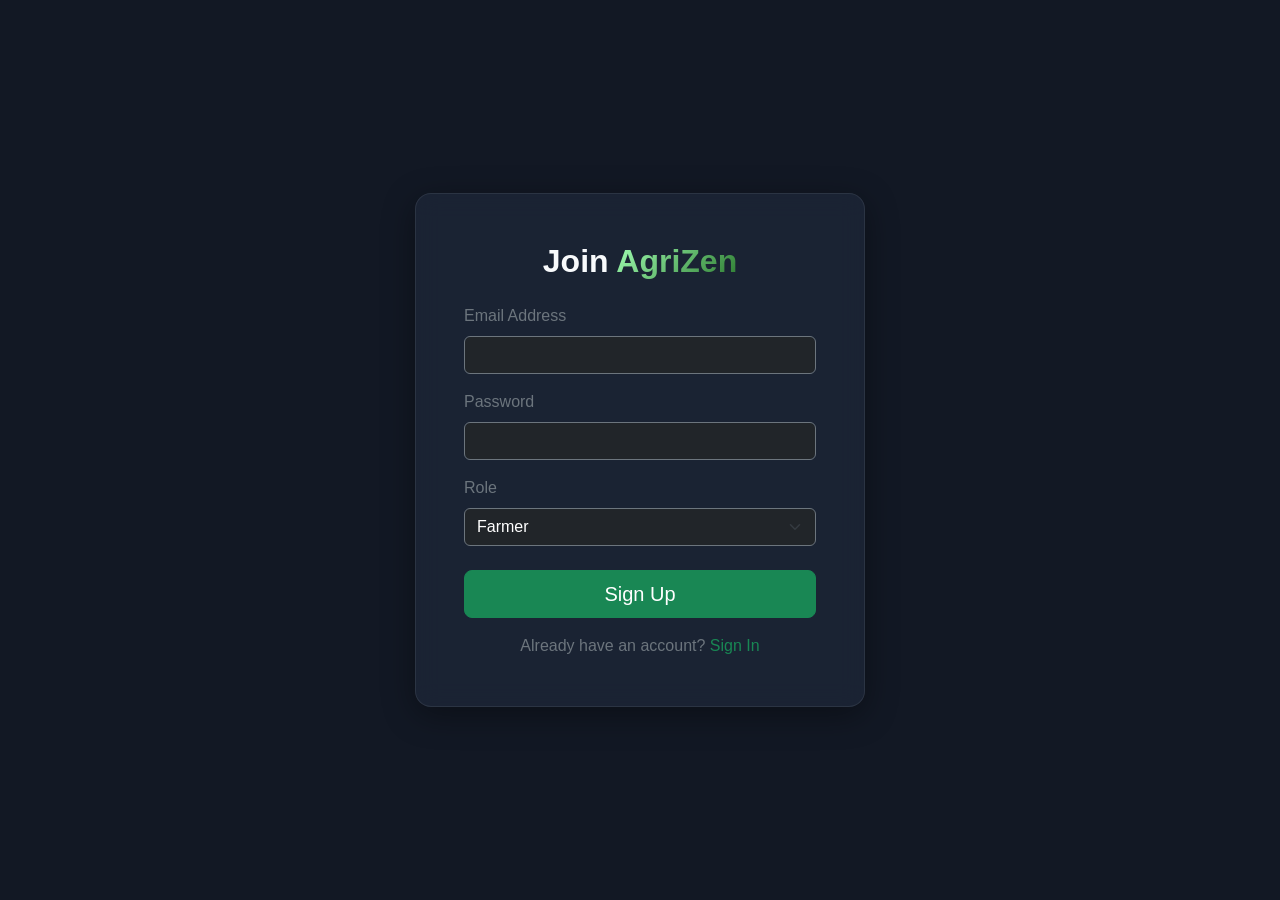
==== templates/register.html @ 5c14f259 "first commit" ====
<!DOCTYPE html>
<html lang="en">
<head>
    <meta charset="UTF-8">
    <meta name="viewport" content="width=device-width, initial-scale=1.0">
    <title>Register - AgriZen</title>
    <link href="https://cdn.jsdelivr.net/npm/bootstrap@5.3.0/dist/css/bootstrap.min.css" rel="stylesheet">
    <link rel="stylesheet" href="/static/index.css">
</head>
<body class="d-flex align-items-center justify-content-center min-vh-100">
    <div class="container">
        <div class="glass-card p-5 mx-auto" style="max-width: 450px;">
            <h2 class="text-center mb-4 fw-bold">Join <span class="text-gradient">AgriZen</span></h2>
            <div id="alertBox" class="alert alert-danger d-none"></div>
            <form id="registerForm">
                <div class="mb-3">
                    <label class="form-label text-secondary">Email Address</label>
                    <input type="email" id="email" class="form-control bg-dark text-white border-secondary" required>
                </div>
                <div class="mb-3">
                    <label class="form-label text-secondary">Password</label>
                    <input type="password" id="password" class="form-control bg-dark text-white border-secondary" required>
                </div>
                <div class="mb-4">
                    <label class="form-label text-secondary">Role</label>
                    <select id="role" class="form-select bg-dark text-white border-secondary">
                        <option value="FARMER">Farmer</option>
                        <option value="MANAGER">Farm Manager</option>
                    </select>
                </div>
                <button type="submit" class="btn btn-success w-100 btn-lg mb-3">Sign Up</button>
            </form>
            <p class="text-center text-secondary mb-0">Already have an account? <a href="/login/" class="text-success text-decoration-none">Sign In</a></p>
        </div>
    </div>

    <script>
        document.getElementById('registerForm').addEventListener('submit', async (e) => {
            e.preventDefault();
            const email = document.getElementById('email').value;
            const password = document.getElementById('password').value;
            const role = document.getElementById('role').value;
            const alertBox = document.getElementById('alertBox');

            try {
                const response = await fetch('/api/v1/auth/register/', {
                    method: 'POST',
                    headers: { 'Content-Type': 'application/json' },
                    body: JSON.stringify({ email, password, role })
                });

                if (response.ok) {
                    window.location.href = '/login/';
                } else {
                    const errData = await response.json();
                    alertBox.textContent = Object.values(errData).flat().join(' ') || 'Registration failed.';
                    alertBox.classList.remove('d-none');
                }
            } catch (err) {
                alertBox.textContent = 'Server connection failed.';
                alertBox.classList.remove('d-none');
            }
        });
    </script>
</body>
</html>
---- static/index.css ----
:root {
  --primary-color: #2e7d32;
  --primary-light: #60ad5e;
  --primary-dark: #005005;
  --secondary-color: #f57c00;
  --dark-bg: #121824;
  --card-bg: rgba(30, 41, 59, 0.7);
  --glass-border: rgba(255, 255, 255, 0.08);
  --text-primary: #f8fafc;
  --text-secondary: #94a3b8;
}

body {
  background-color: var(--dark-bg);
  color: var(--text-primary);
  font-family: 'Inter', sans-serif;
  overflow-x: hidden;
}

.glass-card {
  background: var(--card-bg);
  backdrop-filter: blur(12px);
  -webkit-backdrop-filter: blur(12px);
  border: 1px solid var(--glass-border);
  border-radius: 16px;
  box-shadow: 0 8px 32px 0 rgba(0, 0, 0, 0.37);
  transition: all 0.3s ease;
}

.glass-card:hover {
  transform: translateY(-4px);
  border-color: rgba(255, 255, 255, 0.15);
}

.sidebar {
  min-height: 100vh;
  background: rgba(15, 23, 42, 0.95);
  border-right: 1px solid var(--glass-border);
}

.sidebar .nav-link {
  color: var(--text-secondary);
  border-radius: 8px;
  margin: 4px 12px;
  padding: 10px 16px;
  transition: all 0.2s ease;
}

.sidebar .nav-link:hover, .sidebar .nav-link.active {
  background: var(--primary-color);
  color: #fff;
}

.navbar-brand {
  font-weight: 700;
  color: var(--text-primary) !important;
}

.stats-icon {
  width: 48px;
  height: 48px;
  border-radius: 12px;
  display: flex;
  align-items: center;
  justify-content: center;
  font-size: 24px;
}

.bg-primary-soft {
  background: rgba(46, 125, 50, 0.2);
  color: #81c784;
}

.bg-warning-soft {
  background: rgba(245, 124, 0, 0.2);
  color: #ffb74d;
}

.bg-danger-soft {
  background: rgba(211, 47, 47, 0.2);
  color: #e57373;
}

.bg-info-soft {
  background: rgba(2, 136, 209, 0.2);
  color: #64b5f6;
}

.text-gradient {
  background: linear-gradient(135deg, #a1ffb3, #2e7d32);
  -webkit-background-clip: text;
  -webkit-text-fill-color: transparent;
}
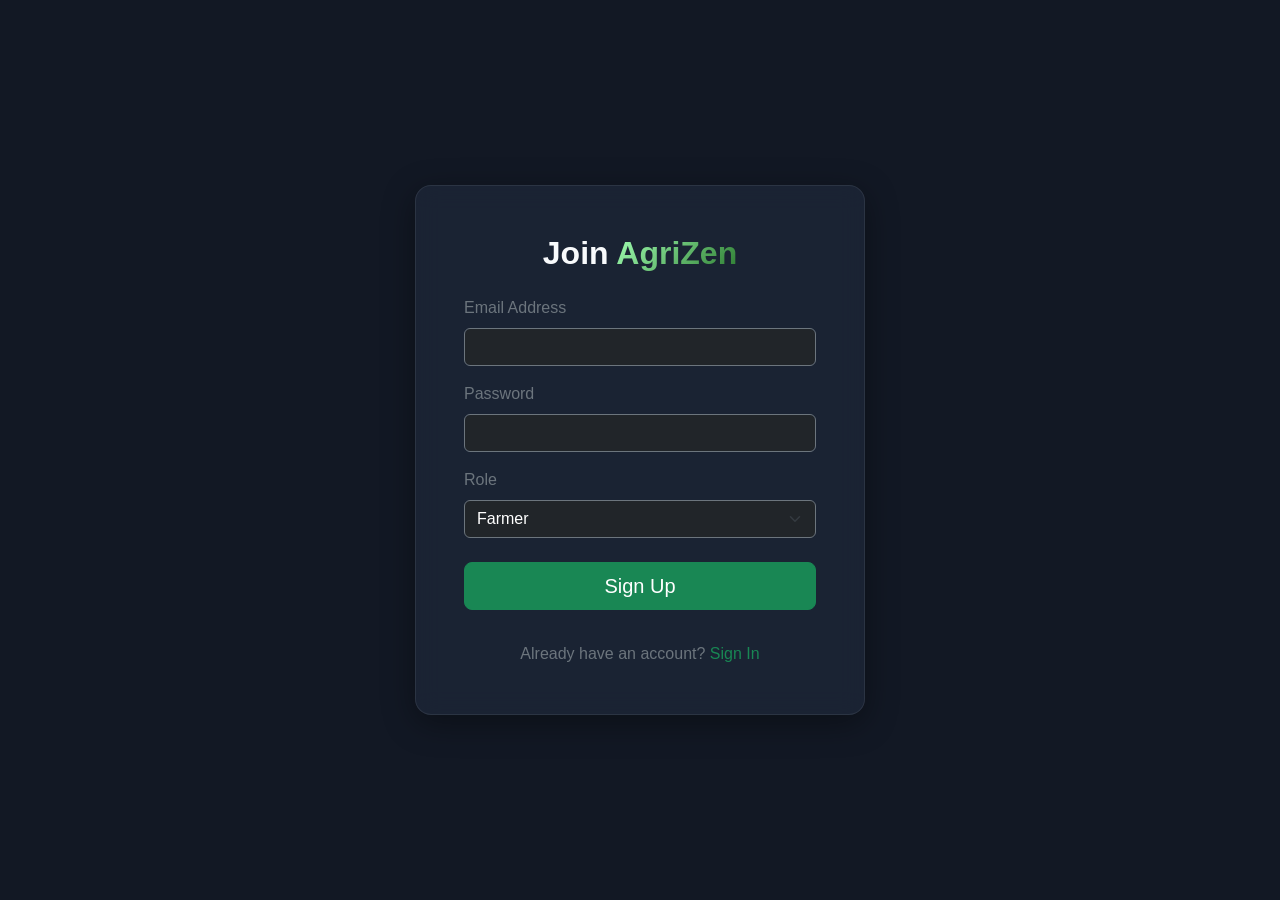
==== commit b8e8e032: "first commit" ====
--- a/templates/register.html
+++ b/templates/register.html
@@ -12,6 +12,9 @@
         <div class="glass-card p-5 mx-auto" style="max-width: 450px;">
             <h2 class="text-center mb-4 fw-bold">Join <span class="text-gradient">AgriZen</span></h2>
             <div id="alertBox" class="alert alert-danger d-none"></div>
+            <div id="successBox" class="alert alert-success d-none"></div>
+            
+            <!-- Registration Form -->
             <form id="registerForm">
                 <div class="mb-3">
                     <label class="form-label text-secondary">Email Address</label>
@@ -30,17 +33,49 @@
                 </div>
                 <button type="submit" class="btn btn-success w-100 btn-lg mb-3">Sign Up</button>
             </form>
-            <p class="text-center text-secondary mb-0">Already have an account? <a href="/login/" class="text-success text-decoration-none">Sign In</a></p>
+
+            <!-- OTP Verification Form -->
+            <form id="otpForm" class="d-none">
+                <div class="mb-3 text-center">
+                    <p class="text-secondary small">We have sent a 6-digit verification code to <span id="sentEmail" class="text-white fw-bold"></span></p>
+                </div>
+                <div class="mb-3">
+                    <label class="form-label text-secondary">Verification Code</label>
+                    <input type="text" id="otpCode" class="form-control bg-dark text-white border-secondary text-center fs-4" placeholder="123456" maxlength="6" pattern="\d{6}" required>
+                </div>
+                <button type="submit" class="btn btn-success w-100 btn-lg mb-3">Verify & Activate</button>
+                <button type="button" id="resendOtpBtn" class="btn btn-outline-secondary w-100 btn-sm">Resend OTP</button>
+            </form>
+
+            <p id="signInPrompt" class="text-center text-secondary mb-0 mt-3">Already have an account? <a href="/login/" class="text-success text-decoration-none">Sign In</a></p>
         </div>
     </div>
 
     <script>
-        document.getElementById('registerForm').addEventListener('submit', async (e) => {
+        let registeredEmail = '';
+        const alertBox = document.getElementById('alertBox');
+        const successBox = document.getElementById('successBox');
+        const registerForm = document.getElementById('registerForm');
+        const otpForm = document.getElementById('otpForm');
+        const signInPrompt = document.getElementById('signInPrompt');
+
+        function showError(msg) {
+            successBox.classList.add('d-none');
+            alertBox.textContent = msg;
+            alertBox.classList.remove('d-none');
+        }
+
+        function showSuccess(msg) {
+            alertBox.classList.add('d-none');
+            successBox.textContent = msg;
+            successBox.classList.remove('d-none');
+        }
+
+        registerForm.addEventListener('submit', async (e) => {
             e.preventDefault();
             const email = document.getElementById('email').value;
             const password = document.getElementById('password').value;
             const role = document.getElementById('role').value;
-            const alertBox = document.getElementById('alertBox');
 
             try {
                 const response = await fetch('/api/v1/auth/register/', {
@@ -50,15 +85,64 @@
                 });
 
                 if (response.ok) {
-                    window.location.href = '/login/';
+                    const data = await response.json();
+                    registeredEmail = email;
+                    document.getElementById('sentEmail').textContent = email;
+                    registerForm.classList.add('d-none');
+                    otpForm.classList.remove('d-none');
+                    showSuccess(data.detail || 'OTP sent successfully! Please check your inbox.');
                 } else {
                     const errData = await response.json();
-                    alertBox.textContent = Object.values(errData).flat().join(' ') || 'Registration failed.';
-                    alertBox.classList.remove('d-none');
+                    showError(Object.values(errData).flat().join(' ') || 'Registration failed.');
                 }
             } catch (err) {
-                alertBox.textContent = 'Server connection failed.';
-                alertBox.classList.remove('d-none');
+                showError('Server connection failed.');
+            }
+        });
+
+        otpForm.addEventListener('submit', async (e) => {
+            e.preventDefault();
+            const otp_code = document.getElementById('otpCode').value;
+
+            try {
+                const response = await fetch('/api/v1/auth/verify-otp/', {
+                    method: 'POST',
+                    headers: { 'Content-Type': 'application/json' },
+                    body: JSON.stringify({ email: registeredEmail, otp_code })
+                });
+
+                if (response.ok) {
+                    const data = await response.json();
+                    showSuccess(data.detail || 'Verification successful! Redirecting to login...');
+                    setTimeout(() => {
+                        window.location.href = '/login/';
+                    }, 2000);
+                } else {
+                    const errData = await response.json();
+                    showError(errData.detail || 'Verification failed. Please try again.');
+                }
+            } catch (err) {
+                showError('Server connection failed.');
+            }
+        });
+
+        document.getElementById('resendOtpBtn').addEventListener('click', async () => {
+            try {
+                const response = await fetch('/api/v1/auth/resend-otp/', {
+                    method: 'POST',
+                    headers: { 'Content-Type': 'application/json' },
+                    body: JSON.stringify({ email: registeredEmail })
+                });
+
+                if (response.ok) {
+                    const data = await response.json();
+                    showSuccess(data.detail || 'New OTP sent to your email.');
+                } else {
+                    const errData = await response.json();
+                    showError(errData.detail || 'Failed to resend OTP.');
+                }
+            } catch (err) {
+                showError('Server connection failed.');
             }
         });
     </script>
